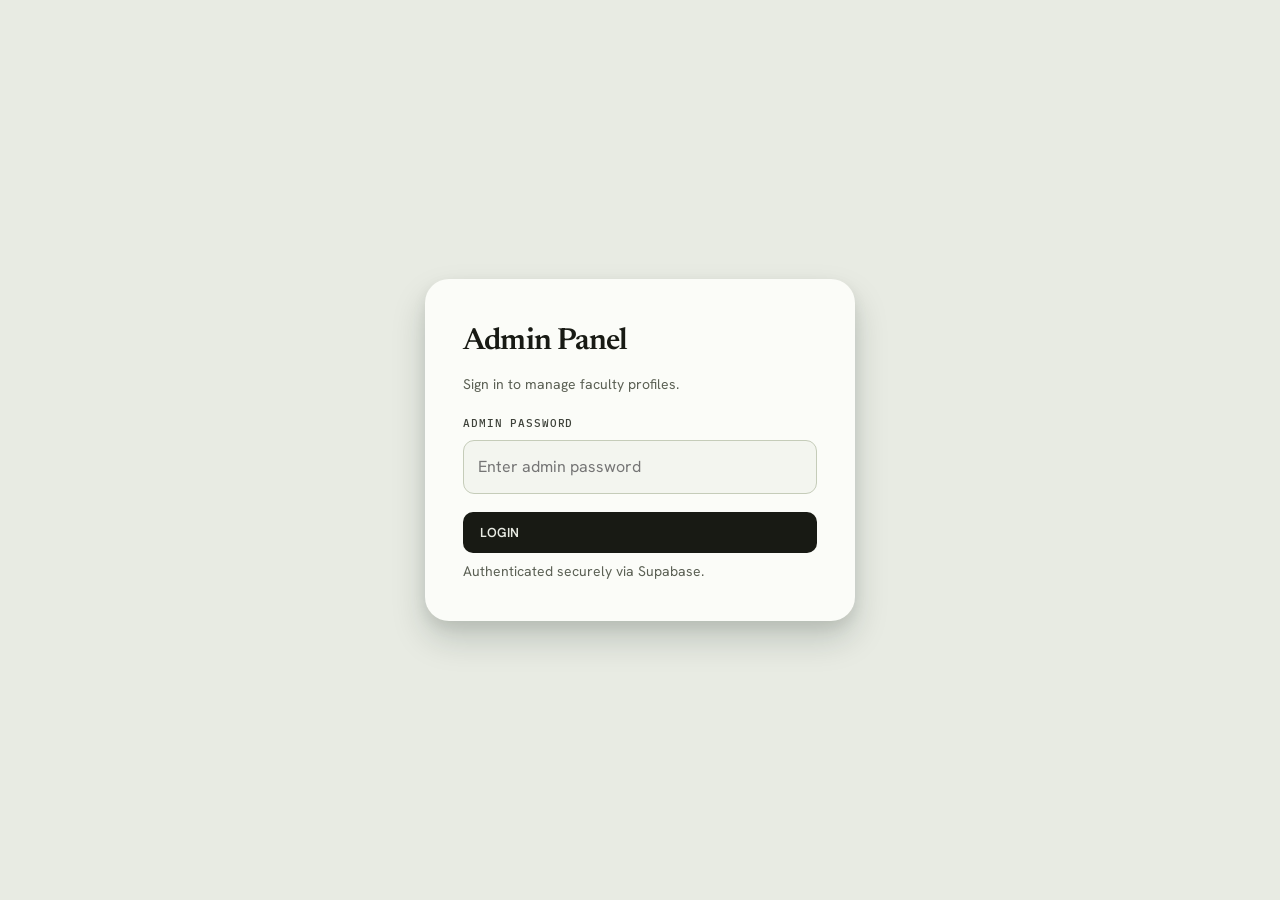
==== admin.html @ 2408d2ef "Rebuild: new visual identity, Supabase backend, 3D/motion - Redesign public site + admin into a "Vit" ====
<!DOCTYPE html><html lang="en"><head><meta charset="UTF-8"><meta name="viewport" content="width=device-width,initial-scale=1.0"><title>Faculty Management · Department of Physiology</title><meta name="theme-color" content="#e8ebe3"><link rel="preconnect" href="https://fonts.googleapis.com"><link rel="preconnect" href="https://fonts.gstatic.com" crossorigin><link rel="stylesheet" href="https://fonts.googleapis.com/css2?family=Hanken+Grotesk:wght@400;500;600;700&family=IBM+Plex+Mono:wght@400;500&family=Newsreader:opsz,wght@6..72,400..600&display=swap"><link rel="stylesheet" href="styles.css"><style>
body{background:var(--bone);font-family:var(--sans);color:var(--ink)}
.admin-shell{width:min(1040px,94%);margin:48px auto}
.admin-top{display:flex;justify-content:space-between;align-items:flex-end;gap:20px;flex-wrap:wrap;margin-bottom:26px}
.admin-top h1{font-family:var(--serif);font-weight:600;letter-spacing:-.025em;margin:8px 0 4px;color:var(--ink);font-size:clamp(1.8rem,4vw,2.4rem)}
.admin-top>div>p{color:var(--muted);font-size:14px}
.admin-actions{display:flex;gap:10px;flex-wrap:wrap}
.admin-card{background:var(--card);border:1px solid var(--line);border-radius:var(--r);padding:26px;box-shadow:var(--sh-1)}
.faculty-list{display:grid;gap:12px}
.faculty-row{display:flex;align-items:center;gap:16px;padding:16px;border:1px solid var(--line);border-radius:14px;background:var(--paper);transition:border-color .2s ease,box-shadow .2s ease}
.faculty-row:hover{border-color:var(--line-2);box-shadow:var(--sh-1)}
.mini-avatar{width:54px;height:54px;border-radius:13px;background:var(--crimson-tint);color:var(--crimson-deep);display:grid;place-items:center;font-family:var(--serif);font-weight:600;font-size:18px;overflow:hidden;flex:none}
.mini-avatar img{width:100%;height:100%;object-fit:cover}
.faculty-row .grow{flex:1;min-width:0}
.faculty-row h3{font-family:var(--serif);font-weight:600;margin:0;font-size:17px;color:var(--ink)}
.faculty-row p{margin:3px 0 0;color:var(--muted);font-size:13px}
.btn2{display:inline-flex;align-items:center;gap:7px;border:1px solid transparent;border-radius:10px;padding:11px 16px;font-family:var(--sans);font-weight:600;font-size:13px;cursor:pointer;transition:background .2s ease,border-color .2s ease,transform .2s ease,color .2s ease}
.btn2:hover{transform:translateY(-1px)}
.btn-blue{background:var(--ink);color:var(--bone)}.btn-blue:hover{background:var(--pine)}
.btn-green{background:var(--crimson);color:#fff}.btn-green:hover{background:var(--crimson-deep)}
.btn-light{background:transparent;color:var(--ink);border-color:var(--line-2)}.btn-light:hover{border-color:var(--ink);background:var(--paper)}
.danger{background:transparent;color:var(--crimson-deep);border-color:var(--crimson)}.danger:hover{background:var(--crimson);color:#fff}
.login-wrap{min-height:100vh;display:grid;place-items:center;padding:20px}
.login-card{width:min(430px,100%);background:var(--card);padding:38px;border-radius:var(--r-lg);box-shadow:var(--sh-3)}
.login-card h1{font-family:var(--serif);font-weight:600;letter-spacing:-.025em;margin:0 0 6px;font-size:1.9rem}
.login-card>p{color:var(--muted);font-size:14px}
.field{margin:18px 0}
.field label{display:block;font-family:var(--mono);font-size:11px;letter-spacing:.08em;text-transform:uppercase;font-weight:500;margin-bottom:8px;color:var(--ink-soft)}
.field input,.field textarea{width:100%;padding:13px 14px;border:1px solid var(--line-2);border-radius:11px;background:var(--paper);color:var(--ink);font:inherit;outline:none;transition:border-color .2s ease,box-shadow .2s ease,background .2s ease}
.field input:focus,.field textarea:focus{border-color:var(--crimson);background:var(--card);box-shadow:0 0 0 4px rgba(194,59,34,.1)}
.field textarea{min-height:112px;resize:vertical}
.field input[type=file]{padding:10px;cursor:pointer}
.form-actions{display:flex;gap:10px;flex-wrap:wrap;margin-top:24px}
.photo-preview{width:132px;height:132px;border-radius:16px;object-fit:cover;background:var(--bone-2);display:block;margin:12px 0}
.editor{margin-top:22px}
.editor h2{font-family:var(--serif);font-weight:600;letter-spacing:-.02em;color:var(--ink);margin-bottom:6px}
.notice2{padding:13px 15px;border-radius:11px;background:var(--crimson-tint);color:var(--crimson-deep);font-size:14px;margin-bottom:18px;display:none}
.error2{background:#fbe3df;color:#8f2512}
.small-note{font-size:12.5px;color:var(--ink-soft);margin-top:7px}
.hidden{display:none!important}
</style></head><body>
<div id="loginView" class="login-wrap"><div class="login-card"><h1>Admin Panel</h1><p>Sign in to manage faculty profiles.</p><div id="loginMsg" class="notice2"></div><div class="field"><label>Admin Password</label><input id="password" type="password" autocomplete="current-password" placeholder="Enter admin password"></div><button class="btn2 btn-blue" style="width:100%" onclick="login()">LOGIN</button><p class="small-note">Authenticated securely via Supabase.</p></div></div>
<div id="adminView" class="admin-shell hidden"><div class="admin-top"><div><h1>Faculty Management</h1><p>Add, edit or remove faculty profiles.</p></div><div><button class="btn2 btn-green" onclick="newFaculty()">+ Add Faculty</button> <button class="btn2 btn-light" onclick="logout()">Logout</button></div></div>
<div class="admin-card"><div id="msg" class="notice2"></div><div id="listView"><div id="facultyList" class="faculty-list"></div></div>
<div id="editor" class="editor hidden"><h2 id="editorTitle">Edit Faculty</h2><input id="id" type="hidden"><div class="field"><label>Name *</label><input id="name"></div><div class="field"><label>Role / Designation</label><input id="role" placeholder="FACULTY or HEAD OF DEPARTMENT"></div><div class="field"><label>Designation</label><input id="designation" placeholder="e.g. Professor, Associate Professor"></div><div class="field"><label>Qualification</label><input id="qualification" placeholder="e.g. MBBS, MD (Physiology)"></div><div class="field"><label>About</label><textarea id="about"></textarea></div><div class="field"><label>Research Interests</label><textarea id="research"></textarea></div><div class="field"><label>Email</label><input id="email" type="email"></div><div class="field"><label>Faculty Photograph</label><input id="photoFile" type="file" accept="image/jpeg,image/png,image/webp"><img id="photoPreview" class="photo-preview hidden" alt="Selected photograph preview" src="data:image/svg+xml,%3Csvg xmlns='http://www.w3.org/2000/svg' width='1' height='1'%3E%3C/svg%3E"><p class="small-note">Stored in the database — please keep images under ~500 KB.</p></div><div class="form-actions"><button class="btn2 btn-green" onclick="saveFaculty()">SAVE CHANGES</button><button class="btn2 btn-light" onclick="showList()">CANCEL</button><button id="deleteBtn" class="btn2 danger" onclick="deleteFaculty()">DELETE FACULTY</button></div></div></div></div>
<script src="supabase-config.js"></script>
<script type="module">
import { createClient } from 'https://esm.sh/@supabase/supabase-js@2';
const sb = createClient(window.SUPABASE_URL, window.SUPABASE_ANON);
const $=id=>document.getElementById(id);
let faculty=[],editing=null;

function esc(s=''){return String(s).replace(/[&<>"']/g,c=>({'&':'&amp;','<':'&lt;','>':'&gt;','"':'&quot;',"'":'&#39;'}[c]))}
function initials(n){return n.replace(/^Dr\.\s*/i,'').split(/\s+/).slice(0,3).map(x=>x[0]).join('').toUpperCase()}
function slugify(s){return s.toLowerCase().replace(/^dr\.\s*/,'').replace(/[^a-z0-9]+/g,'-').replace(/^-|-$/g,'').slice(0,70)}
function msg(t,err=false){const e=$('msg');e.textContent=t;e.className='notice2 '+(err?'error2':'');e.style.display=t?'block':'none'}
function loginMsg(t,err=false){const e=$('loginMsg');e.textContent=t;e.className='notice2 '+(err?'error2':'');e.style.display=t?'block':'none'}
function readFile(file){return new Promise((res,rej)=>{const r=new FileReader();r.onload=()=>res(r.result);r.onerror=rej;r.readAsDataURL(file)})}

async function showApp(){$('loginView').classList.add('hidden');$('adminView').classList.remove('hidden');await load();}

async function login(){
  const password=$('password').value;
  if(!password){loginMsg('Enter the admin password.',true);return}
  loginMsg('Signing in…');
  const {error}=await sb.auth.signInWithPassword({email:window.ADMIN_EMAIL,password});
  if(error){loginMsg('Incorrect password.',true);return}
  loginMsg('');await showApp();
}

async function load(){
  const {data,error}=await sb.from('faculty').select('*').order('sort_order',{ascending:true});
  if(error){msg(error.message,true);return}
  faculty=data||[];renderList();
  const target=sessionStorage.getItem('editFacultyId');
  if(target){sessionStorage.removeItem('editFacultyId');const f=faculty.find(x=>x.id===target);if(f)editFaculty(f.id)}
}

function renderList(){
  const el=$('facultyList');
  el.innerHTML=faculty.map(f=>{
    const av=f.photo?`<img src="${esc(f.photo)}" alt="">`:esc(f.initials||initials(f.name));
    return `<div class="faculty-row"><div class="mini-avatar">${av}</div><div class="grow"><h3>${esc(f.name)}</h3><p>${esc(f.designation||f.role||'Faculty')}</p></div><button class="btn2 btn-blue" data-edit="${esc(f.id)}">EDIT</button></div>`;
  }).join('');
  el.querySelectorAll('[data-edit]').forEach(b=>b.addEventListener('click',()=>editFaculty(b.dataset.edit)));
}

function editFaculty(id){
  editing=faculty.find(f=>f.id===id);if(!editing)return;
  $('editorTitle').textContent='Edit Faculty';$('id').value=editing.id;
  $('name').value=editing.name||'';$('role').value=editing.role||'';$('designation').value=editing.designation||'';
  $('qualification').value=editing.qualification||'';$('about').value=editing.about||'';$('research').value=editing.research||'';$('email').value=editing.email||'';
  $('photoFile').value='';$('photoPreview').classList.toggle('hidden',!editing.photo);if(editing.photo)$('photoPreview').src=editing.photo;
  $('deleteBtn').classList.remove('hidden');$('listView').classList.add('hidden');$('editor').classList.remove('hidden');msg('');
}

function newFaculty(){
  editing=null;$('editorTitle').textContent='Add Faculty';$('id').value='';
  ['name','role','designation','qualification','about','research','email'].forEach(x=>$(x).value='');
  $('photoFile').value='';$('photoPreview').classList.add('hidden');$('deleteBtn').classList.add('hidden');
  $('listView').classList.add('hidden');$('editor').classList.remove('hidden');msg('');
}

function showList(){$('editor').classList.add('hidden');$('listView').classList.remove('hidden');msg('');}

async function saveFaculty(){
  const name=$('name').value.trim();if(!name){msg('Name is required.',true);return}
  let id=$('id').value||slugify(name);
  if(!editing && faculty.some(f=>f.id===id))id=id+'-'+Date.now().toString().slice(-5);
  let photo=editing?.photo||'';
  const file=$('photoFile').files[0];
  if(file){if(file.size>500*1024){msg('Image is too large. Use an image under 500 KB.',true);return}photo=await readFile(file)}
  const sort_order=editing?.sort_order??(faculty.reduce((m,f)=>Math.max(m,f.sort_order||0),0)+1);
  const payload={id,name,role:$('role').value.trim()||'FACULTY',designation:$('designation').value.trim(),qualification:$('qualification').value.trim(),about:$('about').value.trim(),research:$('research').value.trim(),email:$('email').value.trim(),photo,sort_order,updated_at:new Date().toISOString()};
  msg('Saving…');
  const {error}=await sb.from('faculty').upsert(payload);
  if(error){msg(error.message,true);return}
  await load();showList();msg('Saved successfully.');
}

async function deleteFaculty(){
  if(!editing)return;if(!confirm('Delete '+editing.name+'?'))return;
  const {error}=await sb.from('faculty').delete().eq('id',editing.id);
  if(error){msg(error.message,true);return}
  editing=null;await load();showList();msg('Faculty profile deleted.');
}

async function logout(){await sb.auth.signOut();location.reload()}

$('photoFile').addEventListener('change',()=>{const f=$('photoFile').files[0];if(f){const r=new FileReader();r.onload=()=>{$('photoPreview').src=r.result;$('photoPreview').classList.remove('hidden')};r.readAsDataURL(f)}});

Object.assign(window,{login,newFaculty,saveFaculty,showList,deleteFaculty,logout});

(async()=>{const {data:{session}}=await sb.auth.getSession();if(session)await showApp();})();
</script></body></html>
---- styles.css ----
/* =========================================================
   NORTH BENGAL MEDICAL COLLEGE & HOSPITAL — DEPARTMENT OF PHYSIOLOGY
   Visual world: "Vital Signs"
   Warm bone paper · arterial crimson · pine feature sections
   Fraunces (display) · Space Grotesk (UI) · IBM Plex Mono (data)
   ========================================================= */

:root {
  /* surfaces — cool "specimen paper" */
  --bone: #e8ebe3;
  --bone-2: #e0e4d9;
  --paper: #f3f5ef;
  --card: #fbfcf8;

  /* ink */
  --ink: #181a14;
  --ink-soft: #3e423a;
  --muted: #5b6054;
  --line: #d6dbcb;
  --line-2: #c5ccb9;

  /* accent */
  --crimson: #c23b22;
  --crimson-deep: #9c2d16;
  --crimson-tint: #efdcd4;

  /* dark feature */
  --pine: #163528;
  --pine-deep: #0d2319;
  --pine-line: rgba(243, 239, 230, 0.14);

  /* effects */
  --sh-1: 0 2px 8px rgba(25, 23, 18, 0.06), 0 1px 2px rgba(25, 23, 18, 0.05);
  --sh-2: 0 14px 34px rgba(25, 23, 18, 0.10), 0 4px 10px rgba(25, 23, 18, 0.05);
  --sh-3: 0 18px 34px rgba(13, 35, 25, 0.18), 0 6px 14px rgba(25, 23, 18, 0.08);

  --r-sm: 10px;
  --r: 16px;
  --r-lg: 24px;

  --max: 1320px;
  --ease: cubic-bezier(0.16, 1, 0.3, 1);

  --sans: "Hanken Grotesk", system-ui, sans-serif;
  --serif: "Newsreader", Georgia, serif;
  --mono: "IBM Plex Mono", ui-monospace, monospace;
}

* { box-sizing: border-box; margin: 0; padding: 0; }

html { scroll-behavior: smooth; }

body {
  font-family: var(--sans);
  background: var(--bone);
  color: var(--ink);
  line-height: 1.65;
  overflow-x: hidden;
  -webkit-font-smoothing: antialiased;
  text-rendering: optimizeLegibility;
  caret-color: var(--crimson);
}

body.no-scroll { overflow: hidden; }

img { max-width: 100%; display: block; }
a { color: inherit; text-decoration: none; }
button, input, textarea, select { font-family: inherit; font-size: inherit; }

/* ---- browser surfaces, themed ---- */
::selection { background: var(--crimson); color: #fff; }
::-moz-selection { background: var(--crimson); color: #fff; }

:focus-visible {
  outline: 2px solid var(--crimson);
  outline-offset: 3px;
  border-radius: 3px;
}

::-webkit-scrollbar { width: 11px; height: 11px; }
::-webkit-scrollbar-track { background: var(--bone-2); }
::-webkit-scrollbar-thumb {
  background: #a7ad9c;
  border: 3px solid var(--bone-2);
  border-radius: 20px;
}
::-webkit-scrollbar-thumb:hover { background: var(--pine); }
* { scrollbar-color: #a7ad9c var(--bone-2); scrollbar-width: thin; }

/* =========================================================
   TYPOGRAPHY PRIMITIVES
   ========================================================= */

h1, h2, h3, h4 { font-family: var(--serif); font-weight: 600; letter-spacing: -0.025em; }

.display {
  font-family: var(--serif);
  font-weight: 600;
  line-height: 0.98;
  letter-spacing: -0.03em;
  color: var(--ink);
}

.container { width: min(var(--max), 92%); margin: 0 auto; }

/* =========================================================
   SPLASH
   ========================================================= */

#splash {
  position: fixed;
  inset: 0;
  z-index: 9999;
  display: grid;
  place-items: center;
  background: var(--bone);
  transition: clip-path 0.9s var(--ease), opacity 0.6s ease 0.35s;
  clip-path: inset(0 0 0 0);
}

#splash.done {
  clip-path: inset(0 0 100% 0);
  opacity: 0;
  pointer-events: none;
}

.splash-inner {
  display: flex;
  flex-direction: column;
  align-items: center;
  gap: 26px;
  padding: 24px;
  text-align: center;
}

.splash-trace { width: min(340px, 72vw); height: 76px; overflow: visible; }

.splash-trace path {
  fill: none;
  stroke: var(--crimson);
  stroke-width: 2.4;
  stroke-linecap: round;
  stroke-linejoin: round;
  stroke-dasharray: 620;
  stroke-dashoffset: 620;
  animation: trace 1.5s var(--ease) 0.15s forwards;
}

@keyframes trace { to { stroke-dashoffset: 0; } }

.splash-word {
  opacity: 0;
  transform: translateY(10px);
  animation: splashWord 0.8s var(--ease) 0.95s forwards;
}
.splash-word strong {
  display: block;
  font-family: var(--serif);
  font-weight: 600;
  font-size: clamp(1.6rem, 4vw, 2.3rem);
  letter-spacing: -0.03em;
  color: var(--ink);
}
.splash-word span {
  display: block;
  margin-top: 8px;
  font-family: var(--mono);
  font-size: 12px;
  letter-spacing: 0.04em;
  color: var(--muted);
}
@keyframes splashWord { to { opacity: 1; transform: none; } }

/* =========================================================
   HEADER
   ========================================================= */

.site-header {
  position: sticky;
  top: 0;
  z-index: 1000;
  background: rgba(243, 239, 230, 0.72);
  backdrop-filter: blur(14px) saturate(1.3);
  -webkit-backdrop-filter: blur(14px) saturate(1.3);
  border-bottom: 1px solid transparent;
  transition: background 0.3s ease, border-color 0.3s ease, box-shadow 0.3s ease;
}
.site-header.scrolled {
  background: rgba(251, 250, 245, 0.9);
  border-bottom-color: var(--line);
  box-shadow: 0 1px 0 rgba(25, 23, 18, 0.02), var(--sh-1);
}

.nav-wrap {
  min-height: 76px;
  display: flex;
  align-items: center;
  justify-content: space-between;
  gap: 32px;
}

.brand { display: flex; align-items: center; gap: 13px; flex-shrink: 0; }

.brand-mark {
  width: 44px;
  height: 44px;
  display: grid;
  place-items: center;
  border-radius: 12px;
  background: var(--ink);
  color: var(--bone);
  flex-shrink: 0;
}
.brand-mark svg { width: 24px; height: 24px; }

.brand-text { display: flex; flex-direction: column; line-height: 1.15; }
.brand-text strong { font-family: var(--serif); font-weight: 600; font-size: 16px; color: var(--ink); letter-spacing: -0.02em; }
.brand-text span {
  margin-top: 2px;
  font-family: var(--sans);
  font-size: 12px;
  letter-spacing: 0;
  color: var(--muted);
  white-space: nowrap;
}

.nav { display: flex; align-items: center; gap: 4px; }
.nav a {
  position: relative;
  padding: 9px 14px;
  font-size: 14px;
  font-weight: 500;
  color: var(--ink-soft);
  border-radius: 8px;
  transition: color 0.2s ease, background 0.2s ease;
}
.nav a::after {
  content: "";
  position: absolute;
  left: 14px;
  right: 14px;
  bottom: 4px;
  height: 2px;
  background: var(--crimson);
  border-radius: 2px;
  transform: scaleX(0);
  transform-origin: left;
  transition: transform 0.28s var(--ease);
}
.nav a:hover { color: var(--ink); }
.nav a:hover::after { transform: scaleX(1); }
.nav a.active { color: var(--ink); }
.nav a.active::after { transform: scaleX(1); background: var(--crimson); }

.menu-btn {
  display: none;
  width: 44px;
  height: 44px;
  align-items: center;
  justify-content: center;
  border: 1px solid var(--line-2);
  border-radius: 10px;
  background: var(--paper);
  color: var(--ink);
  cursor: pointer;
  transition: background 0.2s ease, border-color 0.2s ease;
}
.menu-btn svg { width: 20px; height: 20px; }
.menu-btn:hover { border-color: var(--crimson); color: var(--crimson); }

/* =========================================================
   HERO
   ========================================================= */

.hero {
  position: relative;
  padding: clamp(70px, 11vw, 132px) 0 clamp(60px, 8vw, 104px);
  overflow: hidden;
  background:
    radial-gradient(120% 120% at 85% -10%, rgba(194, 59, 34, 0.08), transparent 42%),
    radial-gradient(90% 90% at 8% 120%, rgba(22, 53, 40, 0.06), transparent 48%),
    var(--bone);
}

.hero-trace {
  position: absolute;
  left: 0;
  right: 0;
  bottom: clamp(24px, 6vw, 70px);
  width: 100%;
  height: 160px;
  opacity: 0.5;
  pointer-events: none;
  -webkit-mask-image: linear-gradient(90deg, transparent, #000 12%, #000 88%, transparent);
  mask-image: linear-gradient(90deg, transparent, #000 12%, #000 88%, transparent);
}
.hero-trace path {
  fill: none;
  stroke: var(--crimson);
  stroke-width: 1.6;
  stroke-linecap: round;
  stroke-linejoin: round;
}

.hero-grid {
  position: relative;
  z-index: 2;
  display: grid;
  grid-template-columns: 1.55fr 1fr;
  gap: clamp(32px, 5vw, 72px);
  align-items: center;
}

.hero-meta {
  display: inline-flex;
  align-items: center;
  gap: 9px;
  padding: 7px 15px 7px 11px;
  border: 1px solid var(--line-2);
  border-radius: 40px;
  background: var(--paper);
  font-family: var(--mono);
  font-size: 12px;
  letter-spacing: 0.02em;
  color: var(--ink-soft);
}
.hero-meta svg {
  width: 15px;
  height: 15px;
  color: var(--crimson);
  animation: pulse 2.4s ease-in-out infinite;
}
@keyframes pulse {
  0%, 100% { opacity: 1; transform: scale(1); }
  50% { opacity: 0.55; transform: scale(0.9); }
}

.hero h1 {
  margin: 24px 0 22px;
  font-size: clamp(2.9rem, 7vw, 5.6rem);
  line-height: 0.96;
  letter-spacing: -0.035em;
  color: var(--ink);
}
.hero h1 em { font-style: normal; color: var(--crimson-deep); }

.hero-text { max-width: 54ch; color: var(--ink-soft); font-size: clamp(1rem, 1.5vw, 1.18rem); }

.hero-actions { display: flex; flex-wrap: wrap; gap: 13px; margin-top: 34px; }

/* hero side panel — a framed "readout" */
.hero-panel {
  position: relative;
  padding: 26px 26px 22px;
  border: 1px solid var(--line);
  border-radius: var(--r);
  background: linear-gradient(180deg, var(--paper), var(--card));
  box-shadow: var(--sh-2);
}
.hero-panel .panel-title { font-family: var(--mono); font-weight: 500; font-size: 11px; letter-spacing: 0.16em; text-transform: uppercase; color: var(--muted); }
.hero-panel ul { list-style: none; margin-top: 16px; }
.hero-panel li {
  display: flex;
  align-items: baseline;
  justify-content: space-between;
  gap: 14px;
  padding: 13px 0;
  border-top: 1px solid var(--line);
}
.hero-panel li:first-child { border-top: none; padding-top: 2px; }
.hero-panel .k { font-size: 14px; color: var(--ink-soft); }
.hero-panel .v { font-family: var(--serif); font-size: 20px; font-weight: 600; color: var(--ink); letter-spacing: -0.02em; }
.hero-panel .v.accent { color: var(--crimson); }

/* =========================================================
   BUTTONS
   ========================================================= */

.btn {
  display: inline-flex;
  align-items: center;
  gap: 9px;
  min-height: 52px;
  padding: 0 24px;
  border-radius: 11px;
  font-size: 14px;
  font-weight: 600;
  letter-spacing: 0.01em;
  cursor: pointer;
  border: 1px solid transparent;
  transition: transform 0.25s var(--ease), box-shadow 0.25s var(--ease),
    background 0.25s ease, border-color 0.25s ease, color 0.2s ease;
}
.btn svg { width: 17px; height: 17px; }

.btn.primary { background: var(--crimson); color: #fff; box-shadow: 0 10px 24px rgba(194, 59, 34, 0.26); }
.btn.primary:hover { background: var(--crimson-deep); transform: translateY(-3px); box-shadow: 0 16px 32px rgba(194, 59, 34, 0.32); }
.btn.primary svg { transition: transform 0.25s var(--ease); }
.btn.primary:hover svg { transform: translateX(4px); }

.btn.secondary { background: transparent; color: var(--ink); border-color: var(--line-2); }
.btn.secondary:hover { border-color: var(--ink); background: var(--paper); transform: translateY(-3px); box-shadow: var(--sh-1); }

.btn.ghost { background: transparent; color: var(--bone); border-color: var(--pine-line); }
.btn.ghost:hover { background: rgba(243, 239, 230, 0.08); border-color: rgba(243, 239, 230, 0.4); transform: translateY(-3px); }

.btn.block { width: 100%; justify-content: center; }

/* =========================================================
   STATS — measured readout band
   ========================================================= */

.stats { border-top: 1px solid var(--line); border-bottom: 1px solid var(--line); background: var(--paper); }
.stats-grid { display: grid; grid-template-columns: repeat(4, 1fr); }
.stats-grid > div { padding: 34px 26px; border-right: 1px solid var(--line); }
.stats-grid > div:last-child { border-right: none; }
.stat-v { font-family: var(--serif); font-weight: 600; font-size: clamp(2rem, 3.2vw, 2.9rem); line-height: 1; color: var(--ink); letter-spacing: -0.03em; }
.stat-v.accent { color: var(--crimson); }
.stat-k { margin-top: 12px; font-family: var(--mono); font-size: 11.5px; letter-spacing: 0.12em; text-transform: uppercase; color: var(--muted); }

/* =========================================================
   SECTIONS
   ========================================================= */

.section { position: relative; padding: clamp(72px, 10vw, 128px) 0; }
.section.soft { background: var(--bone-2); }

.section-head { max-width: 62ch; margin-bottom: clamp(36px, 5vw, 60px); }
.section-head.center { margin-inline: auto; text-align: center; }
.section-head h2 { font-size: clamp(2rem, 4.4vw, 3.4rem); line-height: 1.04; color: var(--ink); }
.section-head p { margin-top: 18px; color: var(--ink-soft); font-size: clamp(1rem, 1.4vw, 1.14rem); }

.split { display: grid; grid-template-columns: 0.9fr 1.1fr; gap: clamp(36px, 6vw, 88px); align-items: start; }
.section-copy { color: var(--ink-soft); font-size: 1.02rem; line-height: 1.75; max-width: 62ch; }
.section-copy p + p { margin-top: 20px; }
.section-copy .drop::first-letter {
  float: left;
  font-family: var(--serif);
  font-weight: 600;
  font-size: 3.6em;
  line-height: 0.74;
  padding: 6px 12px 0 0;
  color: var(--crimson);
}

/* =========================================================
   FACULTY
   ========================================================= */

.faculty-bar {
  display: flex;
  align-items: center;
  justify-content: space-between;
  flex-wrap: wrap;
  gap: 16px;
  margin-bottom: 30px;
}
.search {
  position: relative;
  flex: 1;
  min-width: 240px;
  max-width: 420px;
}
.search svg { position: absolute; left: 15px; top: 50%; transform: translateY(-50%); width: 18px; height: 18px; color: var(--muted); pointer-events: none; }
.search input {
  width: 100%;
  height: 50px;
  padding: 0 44px 0 44px;
  border: 1px solid var(--line-2);
  border-radius: 12px;
  background: var(--paper);
  color: var(--ink);
  outline: none;
  transition: border-color 0.2s ease, box-shadow 0.2s ease, background 0.2s ease;
}
.search input::placeholder { color: var(--muted); }
.search input:focus { border-color: var(--crimson); background: var(--card); box-shadow: 0 0 0 4px rgba(194, 59, 34, 0.1); }
.search .clear {
  position: absolute;
  right: 8px;
  top: 50%;
  transform: translateY(-50%);
  width: 32px;
  height: 32px;
  display: none;
  place-items: center;
  border: none;
  border-radius: 8px;
  background: transparent;
  color: var(--muted);
  cursor: pointer;
}
.search .clear svg { position: static; transform: none; width: 15px; height: 15px; }
.search .clear:hover { background: var(--bone-2); color: var(--ink); }
.search.has-value .clear { display: grid; }

.faculty-count { font-family: var(--mono); font-size: 11px; letter-spacing: 0.14em; text-transform: uppercase; color: var(--muted); }
.faculty-count b { color: var(--crimson-deep); font-weight: 600; }

.faculty-grid { display: grid; grid-template-columns: repeat(3, minmax(0, 1fr)); gap: 22px; }

.faculty-card {
  position: relative;
  display: flex;
  gap: 16px;
  padding: 22px;
  background: var(--card);
  border: 1px solid var(--line);
  border-radius: var(--r);
  cursor: pointer;
  box-shadow: var(--sh-1);
  overflow: hidden;
  transition: transform 0.35s var(--ease), box-shadow 0.35s var(--ease), border-color 0.3s ease;
  text-align: left;
  width: 100%;
  font: inherit;
  color: inherit;
}
.faculty-card:hover { transform: translateY(-6px); border-color: var(--crimson); box-shadow: var(--sh-2); }

.faculty-card.featured { grid-column: span 3; flex-direction: row; align-items: center; gap: 26px; padding: 30px; background: linear-gradient(140deg, var(--card), var(--paper)); }
.faculty-card.featured .avatar { width: 92px; height: 92px; font-size: 30px; border-radius: 18px; }
.faculty-card.featured h3 { font-size: 27px; }

.avatar {
  width: 62px;
  height: 62px;
  flex-shrink: 0;
  display: grid;
  place-items: center;
  border-radius: 14px;
  background: var(--crimson-tint);
  color: var(--crimson-deep);
  font-family: var(--serif);
  font-weight: 600;
  font-size: 21px;
  letter-spacing: 0.02em;
  overflow: hidden;
}
.avatar.pine { background: rgba(22, 53, 40, 0.1); color: var(--pine); }
.avatar img { width: 100%; height: 100%; object-fit: cover; }

.faculty-card .body { min-width: 0; display: flex; flex-direction: column; }
.faculty-card .role {
  font-family: var(--mono);
  font-size: 11px;
  font-weight: 500;
  letter-spacing: 0.12em;
  text-transform: uppercase;
  color: var(--crimson-deep);
}
.faculty-card h3 { margin-top: 7px; font-size: 19px; line-height: 1.2; color: var(--ink); }
.faculty-card .desig { margin-top: 4px; font-size: 13px; color: var(--muted); }
.faculty-card .hint {
  margin-top: auto;
  padding-top: 14px;
  display: inline-flex;
  align-items: center;
  gap: 6px;
  font-size: 12.5px;
  font-weight: 500;
  color: var(--ink-soft);
}
.faculty-card .hint svg { width: 14px; height: 14px; color: var(--crimson); transition: transform 0.25s var(--ease); }
.faculty-card:hover .hint svg { transform: translateX(4px); }
.faculty-card.featured .hint { margin-top: 16px; }

/* skeleton */
.skeleton { pointer-events: none; }
.skeleton .avatar, .skeleton .ln {
  background: linear-gradient(100deg, var(--bone-2) 30%, #e8e2d4 50%, var(--bone-2) 70%);
  background-size: 200% 100%;
  animation: shimmer 1.3s ease-in-out infinite;
  color: transparent;
}
.skeleton .ln { height: 11px; border-radius: 6px; margin-top: 9px; }
.skeleton .ln.sm { width: 40%; } .skeleton .ln.md { width: 75%; height: 16px; } .skeleton .ln.lg { width: 55%; }
@keyframes shimmer { from { background-position: 200% 0; } to { background-position: -200% 0; } }

/* empty / error states */
.grid-state {
  grid-column: 1 / -1;
  display: flex;
  flex-direction: column;
  align-items: center;
  gap: 14px;
  padding: 64px 24px;
  text-align: center;
  border: 1px dashed var(--line-2);
  border-radius: var(--r);
  background: var(--paper);
}
.grid-state svg { width: 40px; height: 40px; color: var(--muted); }
.grid-state h4 { font-family: var(--serif); font-size: 20px; color: var(--ink); }
.grid-state p { max-width: 42ch; color: var(--muted); font-size: 14px; }

/* =========================================================
   ACADEMICS — editorial rows (differentiated from cards)
   ========================================================= */

.rows { border-top: 1px solid var(--line); }
.row-item {
  display: grid;
  grid-template-columns: 56px 1fr;
  gap: 22px;
  align-items: start;
  padding: 30px 0;
  border-bottom: 1px solid var(--line);
  transition: transform 0.3s var(--ease);
}
.row-item:hover { transform: translateX(8px); }
.row-icon {
  width: 52px;
  height: 52px;
  display: grid;
  place-items: center;
  border: 1px solid var(--line-2);
  border-radius: 13px;
  color: var(--crimson);
  background: var(--paper);
}
.row-icon svg { width: 24px; height: 24px; }
.row-body h3 { font-size: clamp(1.3rem, 2.2vw, 1.75rem); color: var(--ink); }
.row-body p { margin-top: 8px; max-width: 64ch; color: var(--ink-soft); font-size: 1rem; }

/* =========================================================
   RESEARCH — pine feature
   ========================================================= */

.section.dark {
  color: var(--bone);
  background:
    radial-gradient(90% 90% at 88% 8%, rgba(194, 59, 34, 0.22), transparent 42%),
    linear-gradient(150deg, var(--pine-deep), var(--pine));
  overflow: hidden;
}
.section.dark::before {
  content: "";
  position: absolute;
  inset: 0;
  background-image: radial-gradient(rgba(243, 239, 230, 0.07) 1px, transparent 1px);
  background-size: 26px 26px;
  -webkit-mask-image: linear-gradient(180deg, transparent, #000 40%, #000 70%, transparent);
  mask-image: linear-gradient(180deg, transparent, #000 40%, #000 70%, transparent);
  pointer-events: none;
}
.section.dark .container { position: relative; z-index: 1; }
.section.dark h2 { color: var(--bone); }
.section.dark .section-copy { color: rgba(243, 239, 230, 0.76); }

.tag-row { display: flex; flex-wrap: wrap; gap: 9px; margin-top: 28px; }
.tag-row span {
  display: inline-flex;
  align-items: center;
  gap: 7px;
  padding: 9px 15px;
  border: 1px solid var(--pine-line);
  border-radius: 40px;
  font-family: var(--mono);
  font-size: 11px;
  letter-spacing: 0.08em;
  color: rgba(243, 239, 230, 0.82);
}
.tag-row span::before { content: ""; width: 5px; height: 5px; border-radius: 50%; background: var(--crimson); }

/* =========================================================
   FACILITIES — feature tiles
   ========================================================= */

.facility-grid { display: grid; grid-template-columns: repeat(3, 1fr); gap: 22px; }
.facility {
  position: relative;
  padding: 30px;
  background: var(--card);
  border: 1px solid var(--line);
  border-radius: var(--r);
  box-shadow: var(--sh-1);
  transition: transform 0.35s var(--ease), box-shadow 0.35s var(--ease);
  overflow: hidden;
}
.facility:hover { transform: translateY(-6px); box-shadow: var(--sh-2); }
.facility .idx { display: block; margin-bottom: 20px; padding-bottom: 16px; border-bottom: 1px solid var(--line); font-family: var(--mono); font-size: 13px; letter-spacing: 0.16em; color: var(--crimson-deep); }
.facility h3 { font-size: 1.32rem; line-height: 1.18; color: var(--ink); }
.facility p { margin-top: 11px; color: var(--ink-soft); font-size: 0.97rem; }

/* =========================================================
   CTA
   ========================================================= */

.cta {
  position: relative;
  overflow: hidden;
  text-align: center;
  padding: clamp(72px, 9vw, 110px) 0;
  color: var(--bone);
  background: linear-gradient(145deg, var(--crimson-deep), var(--crimson));
}
.cta-trace { position: absolute; inset: 0; width: 100%; height: 100%; opacity: 0.5; pointer-events: none; }
.cta-trace path { fill: none; stroke: rgba(243, 239, 230, 0.4); stroke-width: 1.4; }
.cta .container { position: relative; z-index: 1; }
.cta h2 { font-size: clamp(2.1rem, 4.6vw, 3.6rem); color: #fff; line-height: 1.04; }
.cta p { max-width: 52ch; margin: 18px auto 32px; color: rgba(255, 255, 255, 0.85); font-size: 1.08rem; }
.cta .btn.secondary { color: #fff; border-color: rgba(255, 255, 255, 0.45); }
.cta .btn.secondary:hover { background: rgba(255, 255, 255, 0.12); border-color: #fff; }

/* =========================================================
   CONTACT
   ========================================================= */

.contact-box { padding: 34px; background: var(--card); border: 1px solid var(--line); border-radius: var(--r); box-shadow: var(--sh-1); }
.contact-box .line { display: flex; gap: 14px; align-items: flex-start; padding: 16px 0; border-top: 1px solid var(--line); }
.contact-box .line:first-of-type { border-top: none; padding-top: 0; }
.contact-box .line svg { width: 20px; height: 20px; color: var(--crimson); flex-shrink: 0; margin-top: 2px; }
.contact-box .line strong { display: block; font-family: var(--serif); font-size: 17px; color: var(--ink); }
.contact-box .line span { color: var(--ink-soft); font-size: 14px; }
.contact-box .line .muted { color: var(--muted); font-size: 12.5px; margin-top: 4px; display: block; }

/* =========================================================
   FOOTER
   ========================================================= */

footer { padding: clamp(50px, 7vw, 76px) 0 34px; background: var(--pine-deep); color: var(--bone); }
.footer-top { display: flex; justify-content: space-between; flex-wrap: wrap; gap: 32px; padding-bottom: 32px; border-bottom: 1px solid var(--pine-line); }
.footer-brand { max-width: 36ch; }
.footer-brand strong { font-family: var(--serif); font-size: 21px; }
.footer-brand p { margin-top: 10px; color: rgba(243, 239, 230, 0.74); font-size: 14px; }
.footer-nav { display: flex; gap: 40px; flex-wrap: wrap; }
.footer-col .col-title { font-family: var(--mono); font-weight: 500; font-size: 11px; letter-spacing: 0.14em; text-transform: uppercase; color: rgba(243, 239, 230, 0.62); margin-bottom: 14px; }
.footer-col a { display: block; padding: 5px 0; color: rgba(243, 239, 230, 0.82); font-size: 14px; transition: color 0.2s ease; }
.footer-col a:hover { color: #fff; }
.footer-bot { display: flex; justify-content: space-between; flex-wrap: wrap; gap: 12px; padding-top: 26px; font-family: var(--mono); font-size: 11px; letter-spacing: 0.05em; color: rgba(243, 239, 230, 0.66); }

/* =========================================================
   MODAL
   ========================================================= */

.modal {
  position: fixed;
  inset: 0;
  z-index: 3000;
  display: none;
  align-items: center;
  justify-content: center;
  padding: 22px;
  background: rgba(13, 35, 25, 0.5);
  backdrop-filter: blur(6px);
  -webkit-backdrop-filter: blur(6px);
  opacity: 0;
  transition: opacity 0.28s ease;
}
.modal.show { display: flex; opacity: 1; }
.profile-modal {
  position: relative;
  width: min(680px, 100%);
  max-height: 90vh;
  overflow-y: auto;
  padding: 40px;
  background: var(--paper);
  border-radius: var(--r-lg);
  box-shadow: var(--sh-3);
  transform: translateY(20px) scale(0.985);
  opacity: 0;
  transition: transform 0.4s var(--ease), opacity 0.3s ease;
}
.modal.show .profile-modal { transform: none; opacity: 1; }

.modal-close {
  position: absolute;
  top: 18px;
  right: 18px;
  width: 40px;
  height: 40px;
  display: grid;
  place-items: center;
  border: 1px solid var(--line);
  border-radius: 50%;
  background: var(--card);
  color: var(--ink);
  cursor: pointer;
  transition: background 0.2s ease, color 0.2s ease, border-color 0.2s ease;
}
.modal-close svg { width: 18px; height: 18px; }
.modal-close:hover { background: var(--crimson); color: #fff; border-color: var(--crimson); }

.profile-head { display: flex; align-items: center; gap: 24px; padding-bottom: 26px; border-bottom: 1px solid var(--line); }
.profile-head .avatar { width: 108px; height: 108px; font-size: 34px; border-radius: 18px; }
.profile-label { font-family: var(--mono); font-size: 11px; font-weight: 500; letter-spacing: 0.14em; text-transform: uppercase; color: var(--crimson-deep); }
.profile-head h2 { margin-top: 8px; font-size: clamp(1.7rem, 3.2vw, 2.1rem); color: var(--ink); }
.profile-head .desig { margin-top: 6px; color: var(--muted); font-size: 14px; }

.profile-section { padding-top: 24px; }
.profile-section h4 { font-family: var(--mono); font-size: 10.5px; font-weight: 500; letter-spacing: 0.16em; text-transform: uppercase; color: var(--muted); }
.profile-section p { margin-top: 8px; color: var(--ink-soft); font-size: 15px; line-height: 1.7; }
.profile-section a { color: var(--crimson-deep); text-decoration: underline; text-underline-offset: 3px; text-decoration-thickness: 1px; }

.edit-profile-btn {
  margin-top: 28px;
  display: inline-flex;
  align-items: center;
  gap: 8px;
  min-height: 48px;
  padding: 0 20px;
  border: 1px solid var(--line-2);
  border-radius: 11px;
  background: transparent;
  color: var(--ink);
  font-weight: 600;
  cursor: pointer;
  transition: border-color 0.2s ease, background 0.2s ease;
}
.edit-profile-btn svg { width: 16px; height: 16px; }
.edit-profile-btn:hover { border-color: var(--ink); background: var(--card); }

/* =========================================================
   BACK TO TOP + TOASTS
   ========================================================= */

.to-top {
  position: fixed;
  right: 22px;
  bottom: 22px;
  z-index: 1500;
  width: 48px;
  height: 48px;
  display: grid;
  place-items: center;
  border: 1px solid var(--line-2);
  border-radius: 14px;
  background: var(--paper);
  color: var(--ink);
  cursor: pointer;
  box-shadow: var(--sh-2);
  opacity: 0;
  transform: translateY(14px) scale(0.9);
  pointer-events: none;
  transition: opacity 0.3s var(--ease), transform 0.3s var(--ease), background 0.2s ease, color 0.2s ease;
}
.to-top svg { width: 20px; height: 20px; }
.to-top.show { opacity: 1; transform: none; pointer-events: auto; }
.to-top:hover { background: var(--ink); color: var(--bone); border-color: var(--ink); }

.toasts { position: fixed; left: 50%; bottom: 24px; transform: translateX(-50%); z-index: 4000; display: flex; flex-direction: column; gap: 10px; width: min(380px, 92vw); }
.toast {
  display: flex;
  align-items: center;
  gap: 12px;
  padding: 14px 16px;
  border: 1px solid var(--line);
  border-radius: 13px;
  background: var(--card);
  box-shadow: var(--sh-2);
  color: var(--ink);
  font-size: 14px;
  transform: translateY(20px);
  opacity: 0;
  transition: transform 0.4s var(--ease), opacity 0.3s ease;
}
.toast.in { transform: none; opacity: 1; }
.toast .ic { flex-shrink: 0; width: 20px; height: 20px; color: var(--crimson); }
.toast .grow { flex: 1; }
.toast button {
  border: none;
  background: var(--ink);
  color: var(--bone);
  font-family: var(--mono);
  font-size: 11px;
  letter-spacing: 0.08em;
  text-transform: uppercase;
  padding: 7px 12px;
  border-radius: 8px;
  cursor: pointer;
}
.toast button:hover { background: var(--crimson); }

/* =========================================================
   HERO 3D CANVAS (molecular point cloud)
   ========================================================= */

.hero-3d {
  position: absolute;
  inset: 0;
  width: 100%;
  height: 100%;
  z-index: 1;
  pointer-events: none;
  -webkit-mask-image: radial-gradient(110% 120% at 59% 50%, #000 48%, transparent 85%);
  mask-image: radial-gradient(110% 120% at 59% 50%, #000 48%, transparent 85%);
}

/* =========================================================
   SCROLL PROGRESS
   ========================================================= */

.scroll-progress {
  position: fixed;
  top: 0;
  left: 0;
  height: 3px;
  width: 100%;
  transform: scaleX(0);
  transform-origin: left;
  background: linear-gradient(90deg, var(--crimson), var(--crimson-deep));
  z-index: 1200;
  pointer-events: none;
}

/* =========================================================
   CUSTOM CURSOR (desktop, augments the native cursor)
   ========================================================= */

.cursor-ring {
  position: fixed;
  top: 0;
  left: 0;
  width: 38px;
  height: 38px;
  margin: -19px 0 0 -19px;
  border: 1.5px solid var(--crimson);
  border-radius: 50%;
  opacity: 0;
  z-index: 5000;
  pointer-events: none;
  transition: background 0.25s ease, border-color 0.25s ease, opacity 0.3s ease;
  will-change: transform;
}
.cursor-ring.active { background: rgba(194, 59, 34, 0.08); }
.cursor-ring.down { background: rgba(194, 59, 34, 0.18); }
body.cursor-on .cursor-ring { opacity: 1; }

/* =========================================================
   3D TILT (faculty cards)
   ========================================================= */

.faculty-grid { perspective: 1400px; }
.faculty-card { transform-style: preserve-3d; }
.faculty-card .avatar,
.faculty-card .body { transition: transform 0.3s var(--ease); }
.faculty-card.tilting { transition: transform 0.08s linear; }
.faculty-card.tilting .avatar { transform: translateZ(40px); }
.faculty-card.tilting .body { transform: translateZ(22px); }
.faculty-card .glare {
  position: absolute;
  inset: 0;
  border-radius: inherit;
  opacity: 0;
  pointer-events: none;
  background: radial-gradient(circle at var(--gx, 50%) var(--gy, 0%), rgba(255, 255, 255, 0.5), transparent 46%);
  transition: opacity 0.3s ease;
  mix-blend-mode: soft-light;
}
.faculty-card.tilting .glare { opacity: 1; }

@media (hover: none), (prefers-reduced-motion: reduce) {
  .cursor-ring { display: none; }
  .faculty-card.tilting .avatar,
  .faculty-card.tilting .body { transform: none; }
}

/* =========================================================
   SCROLL REVEAL
   ========================================================= */

.reveal { transition: opacity 0.7s var(--ease), transform 0.7s var(--ease); }
.js .reveal { opacity: 0; transform: translateY(22px); }
.reveal.in { opacity: 1; transform: none; }
.reveal.d1 { transition-delay: 0.07s; }
.reveal.d2 { transition-delay: 0.14s; }
.reveal.d3 { transition-delay: 0.21s; }

/* =========================================================
   RESPONSIVE
   ========================================================= */

@media (max-width: 960px) {
  .menu-btn { display: flex; }
  .nav {
    position: absolute;
    top: 76px;
    left: 0; right: 0;
    flex-direction: column;
    align-items: stretch;
    gap: 2px;
    padding: 14px 5% 22px;
    background: var(--paper);
    border-bottom: 1px solid var(--line);
    box-shadow: var(--sh-2);
    clip-path: inset(0 0 100% 0);
    transition: clip-path 0.4s var(--ease);
  }
  .nav.open { clip-path: inset(0 0 0 0); }
  .nav a { padding: 14px 14px; font-size: 16px; border-radius: 10px; }
  .nav a::after { display: none; }
  .nav a:hover { background: var(--bone-2); }

  .hero { padding-top: clamp(44px, 8vw, 84px); padding-bottom: clamp(48px, 7vw, 84px); }
  .hero-3d { opacity: 0.52; }
  .hero-grid { grid-template-columns: 1fr; gap: 38px; }
  .hero-panel { order: 2; max-width: 480px; }
  .hero h1 { font-size: clamp(2.7rem, 8.5vw, 4.4rem); }
  .split { grid-template-columns: 1fr; gap: 40px; }
  .stats-grid { grid-template-columns: repeat(2, 1fr); }
  .stats-grid > div:nth-child(2) { border-right: none; }
  .stats-grid > div:nth-child(3), .stats-grid > div:nth-child(4) { border-top: 1px solid var(--line); }
  .faculty-grid { grid-template-columns: repeat(2, 1fr); }
  .faculty-card.featured { grid-column: span 2; }
  .facility-grid { grid-template-columns: 1fr; }
}

@media (max-width: 600px) {
  .container { width: 92%; }
  .brand-text span { display: none; }
  .hero { padding: 46px 0 44px; }
  .hero-3d { opacity: 0.4; }
  .hero h1 { font-size: clamp(2.4rem, 11.5vw, 3.2rem); }
  .hero-text { font-size: 1rem; }
  .hero-actions { flex-direction: column; align-items: stretch; }
  .hero-actions .btn { width: 100%; justify-content: center; }
  .faculty-grid { grid-template-columns: 1fr; }
  .faculty-card.featured { grid-column: span 1; flex-direction: column; align-items: flex-start; text-align: left; }
  .faculty-card.featured .avatar { width: 72px; height: 72px; }
  .stats-grid { grid-template-columns: 1fr 1fr; }
  .faculty-bar { flex-direction: column; align-items: stretch; }
  .search { max-width: none; }
  .profile-modal { padding: 30px 22px; }
  .profile-head { flex-direction: column; align-items: flex-start; text-align: left; }
  .footer-top { flex-direction: column; }
  .to-top { right: 16px; bottom: 16px; }
}

/* =========================================================
   REDUCED MOTION
   ========================================================= */

@media (prefers-reduced-motion: reduce) {
  * { animation-duration: 0.001ms !important; animation-iteration-count: 1 !important; transition-duration: 0.001ms !important; scroll-behavior: auto !important; }
  .reveal { opacity: 1; transform: none; }
  #splash { display: none; }
  .splash-trace path { stroke-dashoffset: 0; }
}
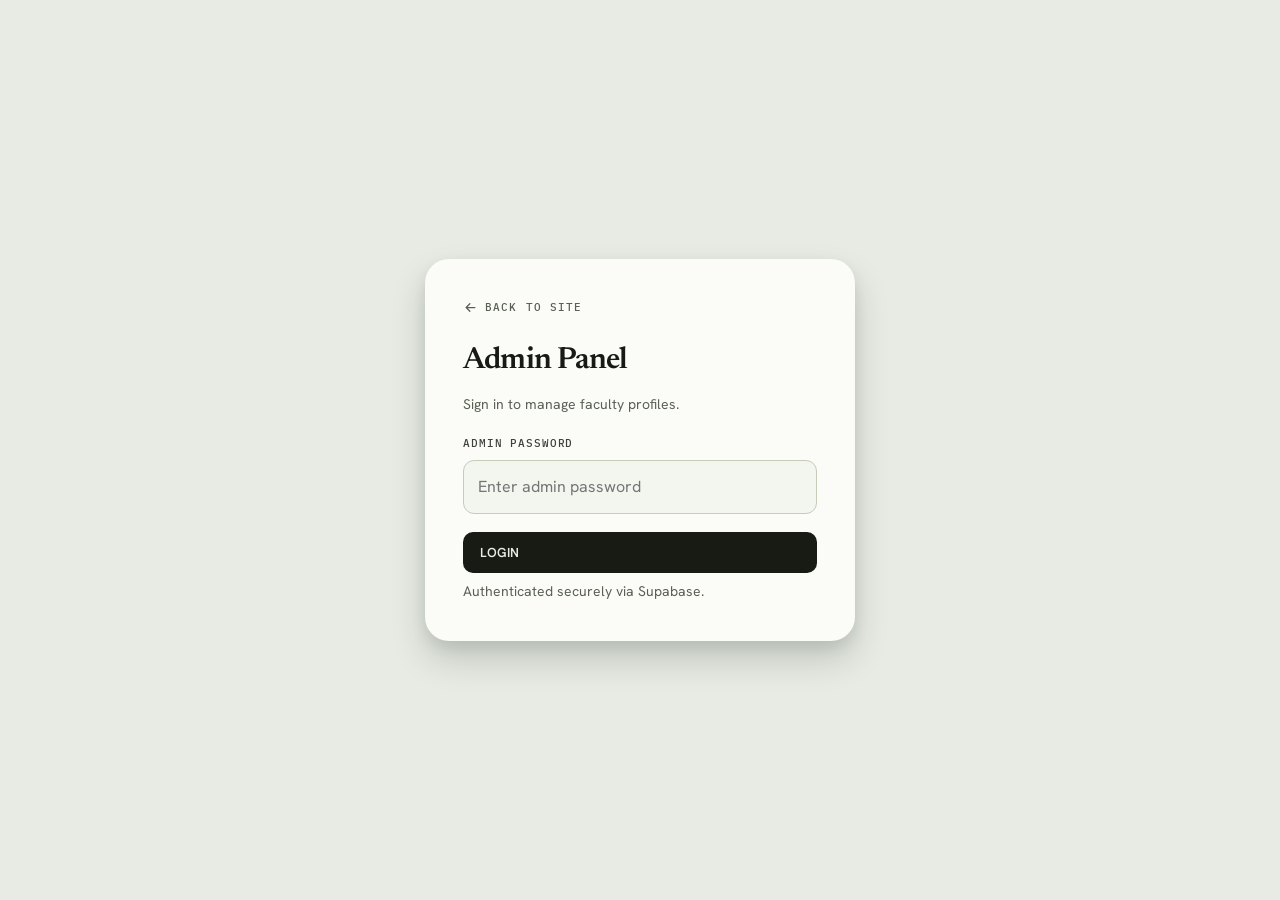
==== commit c2534bc6: "Add Back to site link on admin login + View Site in admin header Co-Authored-By: Claude Opus 4.8 <no" ====
--- a/admin.html
+++ b/admin.html
@@ -24,6 +24,9 @@
 .login-card{width:min(430px,100%);background:var(--card);padding:38px;border-radius:var(--r-lg);box-shadow:var(--sh-3)}
 .login-card h1{font-family:var(--serif);font-weight:600;letter-spacing:-.025em;margin:0 0 6px;font-size:1.9rem}
 .login-card>p{color:var(--muted);font-size:14px}
+.back-link{display:inline-flex;align-items:center;gap:7px;margin-bottom:20px;font-family:var(--mono);font-size:11px;font-weight:500;letter-spacing:.1em;text-transform:uppercase;color:var(--muted);transition:color .2s ease,gap .2s ease}
+.back-link svg{width:15px;height:15px}
+.back-link:hover{color:var(--crimson-deep);gap:11px}
 .field{margin:18px 0}
 .field label{display:block;font-family:var(--mono);font-size:11px;letter-spacing:.08em;text-transform:uppercase;font-weight:500;margin-bottom:8px;color:var(--ink-soft)}
 .field input,.field textarea{width:100%;padding:13px 14px;border:1px solid var(--line-2);border-radius:11px;background:var(--paper);color:var(--ink);font:inherit;outline:none;transition:border-color .2s ease,box-shadow .2s ease,background .2s ease}
@@ -39,8 +42,8 @@
 .small-note{font-size:12.5px;color:var(--ink-soft);margin-top:7px}
 .hidden{display:none!important}
 </style></head><body>
-<div id="loginView" class="login-wrap"><div class="login-card"><h1>Admin Panel</h1><p>Sign in to manage faculty profiles.</p><div id="loginMsg" class="notice2"></div><div class="field"><label>Admin Password</label><input id="password" type="password" autocomplete="current-password" placeholder="Enter admin password"></div><button class="btn2 btn-blue" style="width:100%" onclick="login()">LOGIN</button><p class="small-note">Authenticated securely via Supabase.</p></div></div>
-<div id="adminView" class="admin-shell hidden"><div class="admin-top"><div><h1>Faculty Management</h1><p>Add, edit or remove faculty profiles.</p></div><div><button class="btn2 btn-green" onclick="newFaculty()">+ Add Faculty</button> <button class="btn2 btn-light" onclick="logout()">Logout</button></div></div>
+<div id="loginView" class="login-wrap"><div class="login-card"><a class="back-link" href="index.html"><svg viewBox="0 0 24 24" fill="none" stroke="currentColor" stroke-width="2" stroke-linecap="round" stroke-linejoin="round"><path d="M19 12H5M11 18l-6-6 6-6"/></svg>Back to site</a><h1>Admin Panel</h1><p>Sign in to manage faculty profiles.</p><div id="loginMsg" class="notice2"></div><div class="field"><label>Admin Password</label><input id="password" type="password" autocomplete="current-password" placeholder="Enter admin password"></div><button class="btn2 btn-blue" style="width:100%" onclick="login()">LOGIN</button><p class="small-note">Authenticated securely via Supabase.</p></div></div>
+<div id="adminView" class="admin-shell hidden"><div class="admin-top"><div><h1>Faculty Management</h1><p>Add, edit or remove faculty profiles.</p></div><div class="admin-actions"><button class="btn2 btn-green" onclick="newFaculty()">+ Add Faculty</button> <a class="btn2 btn-light" href="index.html">View Site</a> <button class="btn2 btn-light" onclick="logout()">Logout</button></div></div>
 <div class="admin-card"><div id="msg" class="notice2"></div><div id="listView"><div id="facultyList" class="faculty-list"></div></div>
 <div id="editor" class="editor hidden"><h2 id="editorTitle">Edit Faculty</h2><input id="id" type="hidden"><div class="field"><label>Name *</label><input id="name"></div><div class="field"><label>Role / Designation</label><input id="role" placeholder="FACULTY or HEAD OF DEPARTMENT"></div><div class="field"><label>Designation</label><input id="designation" placeholder="e.g. Professor, Associate Professor"></div><div class="field"><label>Qualification</label><input id="qualification" placeholder="e.g. MBBS, MD (Physiology)"></div><div class="field"><label>About</label><textarea id="about"></textarea></div><div class="field"><label>Research Interests</label><textarea id="research"></textarea></div><div class="field"><label>Email</label><input id="email" type="email"></div><div class="field"><label>Faculty Photograph</label><input id="photoFile" type="file" accept="image/jpeg,image/png,image/webp"><img id="photoPreview" class="photo-preview hidden" alt="Selected photograph preview" src="data:image/svg+xml,%3Csvg xmlns='http://www.w3.org/2000/svg' width='1' height='1'%3E%3C/svg%3E"><p class="small-note">Stored in the database — please keep images under ~500 KB.</p></div><div class="form-actions"><button class="btn2 btn-green" onclick="saveFaculty()">SAVE CHANGES</button><button class="btn2 btn-light" onclick="showList()">CANCEL</button><button id="deleteBtn" class="btn2 danger" onclick="deleteFaculty()">DELETE FACULTY</button></div></div></div></div>
 <script src="supabase-config.js"></script>
--- a/styles.css
+++ b/styles.css
@@ -792,24 +792,6 @@
 .profile-section h4 { font-family: var(--mono); font-size: 10.5px; font-weight: 500; letter-spacing: 0.16em; text-transform: uppercase; color: var(--muted); }
 .profile-section p { margin-top: 8px; color: var(--ink-soft); font-size: 15px; line-height: 1.7; }
 .profile-section a { color: var(--crimson-deep); text-decoration: underline; text-underline-offset: 3px; text-decoration-thickness: 1px; }
-
-.edit-profile-btn {
-  margin-top: 28px;
-  display: inline-flex;
-  align-items: center;
-  gap: 8px;
-  min-height: 48px;
-  padding: 0 20px;
-  border: 1px solid var(--line-2);
-  border-radius: 11px;
-  background: transparent;
-  color: var(--ink);
-  font-weight: 600;
-  cursor: pointer;
-  transition: border-color 0.2s ease, background 0.2s ease;
-}
-.edit-profile-btn svg { width: 16px; height: 16px; }
-.edit-profile-btn:hover { border-color: var(--ink); background: var(--card); }
 
 /* =========================================================
    BACK TO TOP + TOASTS
@@ -838,6 +820,40 @@
 .to-top svg { width: 20px; height: 20px; }
 .to-top.show { opacity: 1; transform: none; pointer-events: auto; }
 .to-top:hover { background: var(--ink); color: var(--bone); border-color: var(--ink); }
+
+.admin-fab {
+  position: fixed;
+  left: 22px;
+  bottom: 22px;
+  z-index: 1500;
+  display: inline-flex;
+  align-items: center;
+  gap: 8px;
+  height: 46px;
+  padding: 0 16px 0 13px;
+  border: 1px solid var(--line-2);
+  border-radius: 13px;
+  background: var(--paper);
+  color: var(--ink-soft);
+  font-family: var(--mono);
+  font-size: 11px;
+  font-weight: 500;
+  letter-spacing: 0.12em;
+  text-transform: uppercase;
+  box-shadow: var(--sh-1);
+  transition: color 0.2s ease, background 0.2s ease, border-color 0.2s ease,
+    transform 0.25s var(--ease), box-shadow 0.25s var(--ease);
+}
+.admin-fab svg { width: 16px; height: 16px; }
+.admin-fab:hover {
+  color: #fff;
+  background: var(--ink);
+  border-color: var(--ink);
+  transform: translateY(-2px);
+  box-shadow: var(--sh-2);
+}
+
+@media (max-width: 600px) { .admin-fab { left: 16px; bottom: 16px; } .admin-fab span { display: none; } .admin-fab { padding: 0 13px; } }
 
 .toasts { position: fixed; left: 50%; bottom: 24px; transform: translateX(-50%); z-index: 4000; display: flex; flex-direction: column; gap: 10px; width: min(380px, 92vw); }
 .toast {
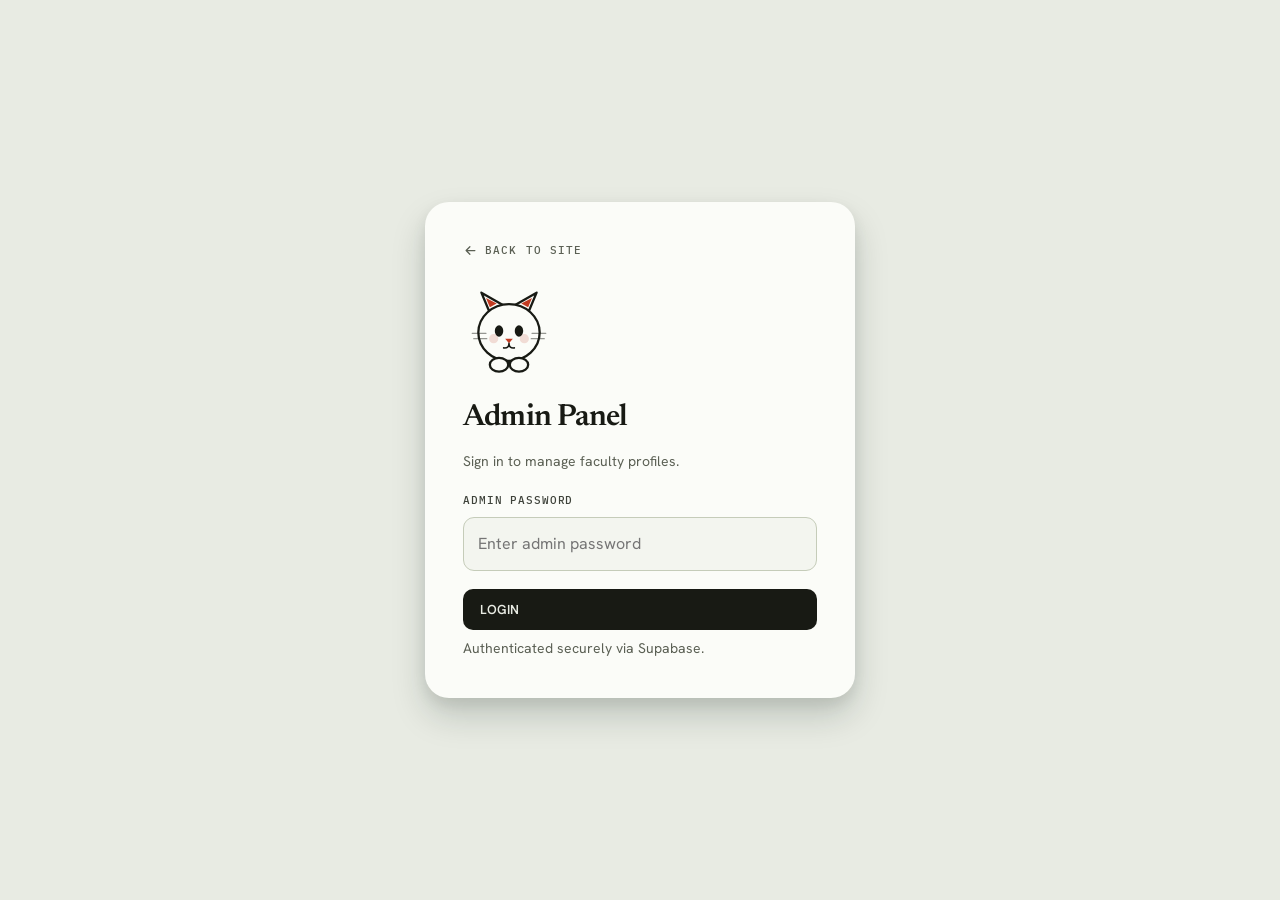
==== commit 6aa50c1c: "Add animated cat avatar to admin login (covers eyes on password focus) Co-Authored-By: Claude Opus 4" ====
--- a/admin.html
+++ b/admin.html
@@ -27,6 +27,26 @@
 .back-link{display:inline-flex;align-items:center;gap:7px;margin-bottom:20px;font-family:var(--mono);font-size:11px;font-weight:500;letter-spacing:.1em;text-transform:uppercase;color:var(--muted);transition:color .2s ease,gap .2s ease}
 .back-link svg{width:15px;height:15px}
 .back-link:hover{color:var(--crimson-deep);gap:11px}
+.cat{display:flex;justify-content:flex-start;margin:6px 0 16px}
+.cat-svg{width:92px;height:92px;overflow:visible}
+.cat .head{fill:var(--card);stroke:var(--ink);stroke-width:3}
+.cat .ear>path:first-child{fill:var(--card);stroke:var(--ink);stroke-width:3;stroke-linejoin:round}
+.cat .ear-in{fill:var(--crimson)}
+.cat .cheek{fill:rgba(194,59,34,.16)}
+.cat .eye{fill:var(--ink);transform-box:fill-box;transform-origin:center;animation:catBlink 4.6s ease-in-out infinite}
+.cat .nose{fill:var(--crimson)}
+.cat .mouth{fill:none;stroke:var(--ink);stroke-width:2;stroke-linecap:round}
+.cat .whiskers path{fill:none;stroke:var(--ink);stroke-width:1.6;stroke-linecap:round;opacity:.45}
+.cat .ear{transform-box:fill-box;transform-origin:50% 100%}
+.cat .ear-l{animation:catEarL 5s ease-in-out infinite}
+.cat .ear-r{animation:catEarR 5.4s ease-in-out infinite}
+.cat .paw{fill:var(--card);stroke:var(--ink);stroke-width:3;transition:transform .34s cubic-bezier(.16,1,.3,1)}
+.cat.hiding .paw-l{transform:translate(2px,-42px)}
+.cat.hiding .paw-r{transform:translate(-2px,-42px)}
+.cat.hiding .eye{animation:none;transform:scaleY(.08)}
+@keyframes catBlink{0%,91%,100%{transform:scaleY(1)}95.5%{transform:scaleY(.08)}}
+@keyframes catEarL{0%,86%,100%{transform:rotate(0)}91%{transform:rotate(-9deg)}96%{transform:rotate(0)}}
+@keyframes catEarR{0%,80%,100%{transform:rotate(0)}85%{transform:rotate(9deg)}90%{transform:rotate(0)}}
 .field{margin:18px 0}
 .field label{display:block;font-family:var(--mono);font-size:11px;letter-spacing:.08em;text-transform:uppercase;font-weight:500;margin-bottom:8px;color:var(--ink-soft)}
 .field input,.field textarea{width:100%;padding:13px 14px;border:1px solid var(--line-2);border-radius:11px;background:var(--paper);color:var(--ink);font:inherit;outline:none;transition:border-color .2s ease,box-shadow .2s ease,background .2s ease}
@@ -42,7 +62,7 @@
 .small-note{font-size:12.5px;color:var(--ink-soft);margin-top:7px}
 .hidden{display:none!important}
 </style></head><body>
-<div id="loginView" class="login-wrap"><div class="login-card"><a class="back-link" href="index.html"><svg viewBox="0 0 24 24" fill="none" stroke="currentColor" stroke-width="2" stroke-linecap="round" stroke-linejoin="round"><path d="M19 12H5M11 18l-6-6 6-6"/></svg>Back to site</a><h1>Admin Panel</h1><p>Sign in to manage faculty profiles.</p><div id="loginMsg" class="notice2"></div><div class="field"><label>Admin Password</label><input id="password" type="password" autocomplete="current-password" placeholder="Enter admin password"></div><button class="btn2 btn-blue" style="width:100%" onclick="login()">LOGIN</button><p class="small-note">Authenticated securely via Supabase.</p></div></div>
+<div id="loginView" class="login-wrap"><div class="login-card"><a class="back-link" href="index.html"><svg viewBox="0 0 24 24" fill="none" stroke="currentColor" stroke-width="2" stroke-linecap="round" stroke-linejoin="round"><path d="M19 12H5M11 18l-6-6 6-6"/></svg>Back to site</a><div class="cat" id="cat" aria-hidden="true"><svg class="cat-svg" viewBox="0 0 120 120"><g class="ear ear-l"><path d="M34 34 L24 10 L52 26 Z"/><path class="ear-in" d="M35 29 L30 17 L44 24 Z"/></g><g class="ear ear-r"><path d="M86 34 L96 10 L68 26 Z"/><path class="ear-in" d="M85 29 L90 17 L76 24 Z"/></g><ellipse class="head" cx="60" cy="62" rx="40" ry="37"/><circle class="cheek" cx="40" cy="70" r="6"/><circle class="cheek" cx="80" cy="70" r="6"/><g class="whiskers"><path d="M30 63 H12 M31 70 H14"/><path d="M90 63 H108 M89 70 H106"/></g><ellipse class="eye" cx="47" cy="60" rx="5.5" ry="7.5"/><ellipse class="eye" cx="73" cy="60" rx="5.5" ry="7.5"/><path class="nose" d="M55 70 L65 70 L60 76 Z"/><path class="mouth" d="M60 76 Q60 83 53 82 M60 76 Q60 83 67 82"/><ellipse class="paw paw-l" cx="47" cy="104" rx="12" ry="9"/><ellipse class="paw paw-r" cx="73" cy="104" rx="12" ry="9"/></svg></div><h1>Admin Panel</h1><p>Sign in to manage faculty profiles.</p><div id="loginMsg" class="notice2"></div><div class="field"><label>Admin Password</label><input id="password" type="password" autocomplete="current-password" placeholder="Enter admin password"></div><button class="btn2 btn-blue" style="width:100%" onclick="login()">LOGIN</button><p class="small-note">Authenticated securely via Supabase.</p></div></div>
 <div id="adminView" class="admin-shell hidden"><div class="admin-top"><div><h1>Faculty Management</h1><p>Add, edit or remove faculty profiles.</p></div><div class="admin-actions"><button class="btn2 btn-green" onclick="newFaculty()">+ Add Faculty</button> <a class="btn2 btn-light" href="index.html">View Site</a> <button class="btn2 btn-light" onclick="logout()">Logout</button></div></div>
 <div class="admin-card"><div id="msg" class="notice2"></div><div id="listView"><div id="facultyList" class="faculty-list"></div></div>
 <div id="editor" class="editor hidden"><h2 id="editorTitle">Edit Faculty</h2><input id="id" type="hidden"><div class="field"><label>Name *</label><input id="name"></div><div class="field"><label>Role / Designation</label><input id="role" placeholder="FACULTY or HEAD OF DEPARTMENT"></div><div class="field"><label>Designation</label><input id="designation" placeholder="e.g. Professor, Associate Professor"></div><div class="field"><label>Qualification</label><input id="qualification" placeholder="e.g. MBBS, MD (Physiology)"></div><div class="field"><label>About</label><textarea id="about"></textarea></div><div class="field"><label>Research Interests</label><textarea id="research"></textarea></div><div class="field"><label>Email</label><input id="email" type="email"></div><div class="field"><label>Faculty Photograph</label><input id="photoFile" type="file" accept="image/jpeg,image/png,image/webp"><img id="photoPreview" class="photo-preview hidden" alt="Selected photograph preview" src="data:image/svg+xml,%3Csvg xmlns='http://www.w3.org/2000/svg' width='1' height='1'%3E%3C/svg%3E"><p class="small-note">Stored in the database — please keep images under ~500 KB.</p></div><div class="form-actions"><button class="btn2 btn-green" onclick="saveFaculty()">SAVE CHANGES</button><button class="btn2 btn-light" onclick="showList()">CANCEL</button><button id="deleteBtn" class="btn2 danger" onclick="deleteFaculty()">DELETE FACULTY</button></div></div></div></div>
@@ -132,6 +152,9 @@
 
 $('photoFile').addEventListener('change',()=>{const f=$('photoFile').files[0];if(f){const r=new FileReader();r.onload=()=>{$('photoPreview').src=r.result;$('photoPreview').classList.remove('hidden')};r.readAsDataURL(f)}});
 
+const catEl=$('cat'),pwEl=$('password');
+if(catEl&&pwEl){pwEl.addEventListener('focus',()=>catEl.classList.add('hiding'));pwEl.addEventListener('blur',()=>catEl.classList.remove('hiding'));}
+
 Object.assign(window,{login,newFaculty,saveFaculty,showList,deleteFaculty,logout});
 
 (async()=>{const {data:{session}}=await sb.auth.getSession();if(session)await showApp();})();
